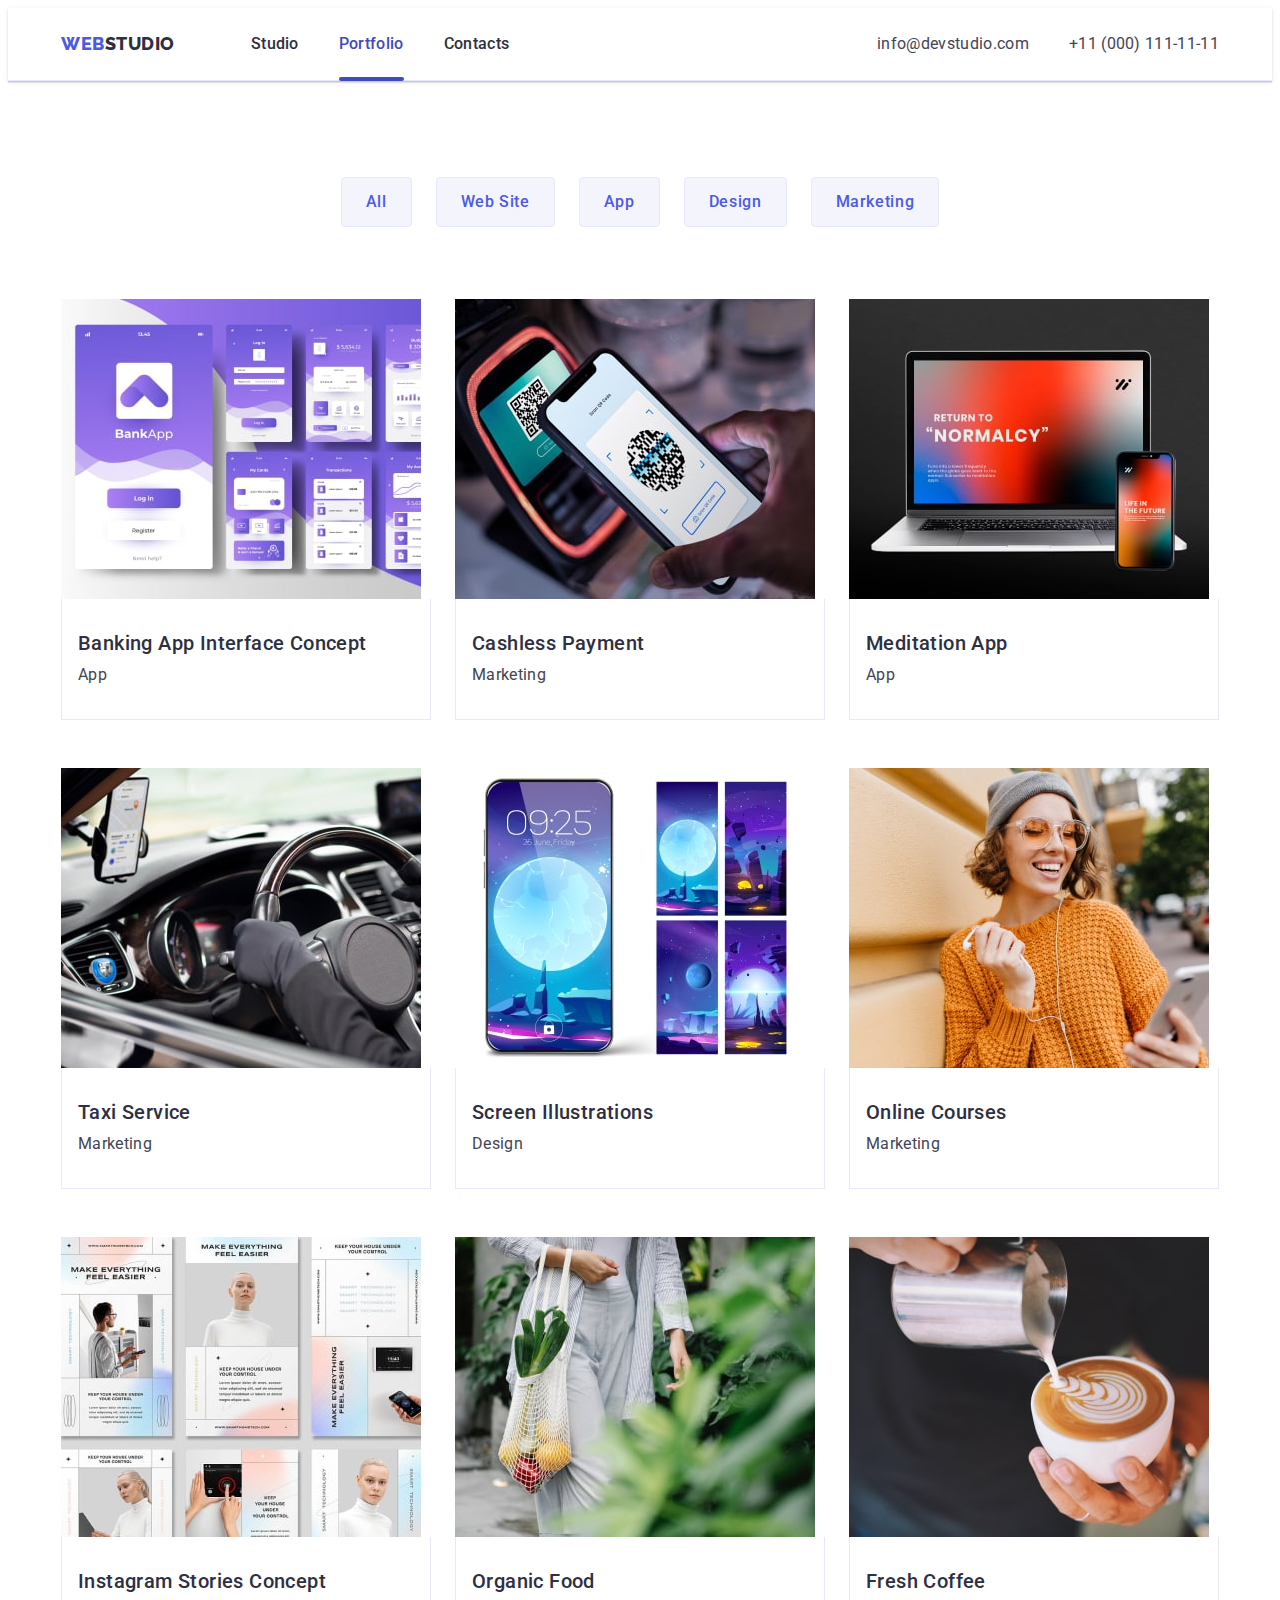
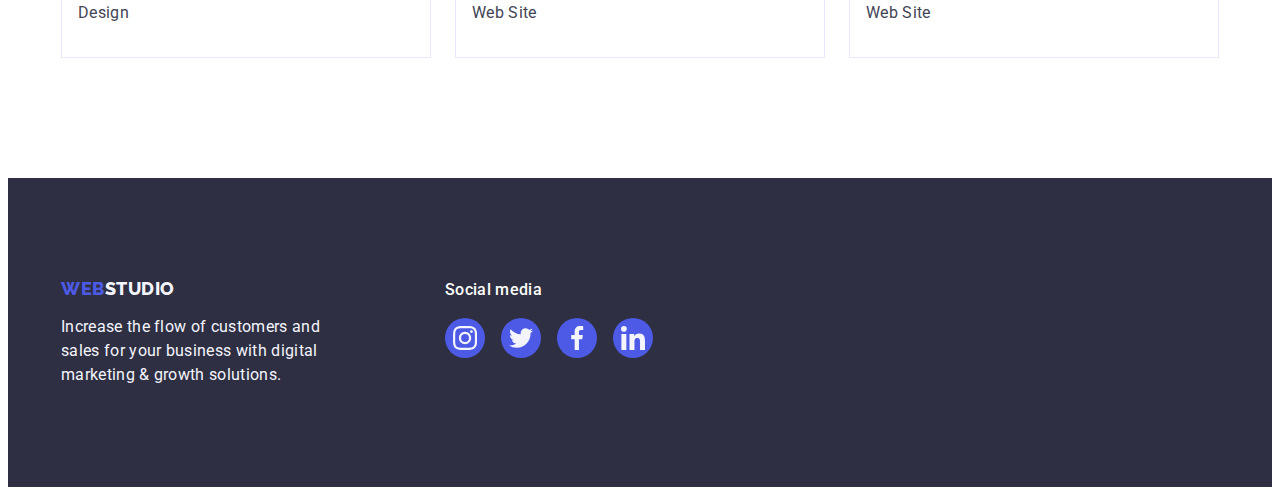
==== portfolio.html @ a5f7318f "Initial commit" ====
<!DOCTYPE html>
<html lang="en">
  <head>
    <meta charset="UTF-8" />
    <meta name="viewport" content="width=device-width, initial-scale=1.0" />
    <link rel="preconnect" href="https://fonts.googleapis.com" />
    <link rel="preconnect" href="https://fonts.gstatic.com" crossorigin />
    <link
      href="https://fonts.googleapis.com/css2?family=Raleway:wght@800&family=Roboto:wght@400;500;700;900&display=swap"
      rel="stylesheet"
    />
    <link
      rel="stylesheet"
      href="https://cdnjs.cloudflare.com/ajax/libs/modern-normalize/2.0.0/modern-normalize.min.css"
      integrity="sha512-4xo8blKMVCiXpTaLzQSLSw3KFOVPWhm/TRtuPVc4WG6kUgjH6J03IBuG7JZPkcWMxJ5huwaBpOpnwYElP/m6wg=="
      crossorigin="anonymous"
      referrerpolicy="no-referrer"
    />
    <link rel="stylesheet" href="./css/styles.css" />
    <title>Portfolio</title>
  </head>
  <body>
    <header class="header">
      <div class="container header-container">
        <nav class="header-navigation">
          <a class="header-logo link" href="./index.html"
            >Web<span>Studio</span></a
          >
          <ul class="header-list list">
            <li>
              <a class="header-item link" href="./index.html">Studio</a>
            </li>

            <li>
              <a class="header-item link current" href="./portfolio.html"
                >Portfolio</a
              >
            </li>

            <li>
              <a class="header-item link" href="">Contacts</a>
            </li>
          </ul>
        </nav>

        <address class="header-contacts">
          <ul class="header-contacts-list list">
            <li>
              <a
                class="header-contacts-item link"
                href="mailto:info@devstudio.com"
                >info@devstudio.com</a
              >
            </li>

            <li>
              <a class="header-contacts-item link" href="tel:+110001111111"
                >+11 (000) 111-11-11</a
              >
            </li>
          </ul>
        </address>
      </div>
    </header>

    <main>
      <section class="main-page">
        <div class="container">
          <h1 class="visually-hidden">Filters</h1>
          <ul class="filters-list list">
            <li class="filters-list-item">
              <button class="filters-btn" type="button">All</button>
            </li>
            <li class="filters-list-item">
              <button class="filters-btn" type="button">Web Site</button>
            </li>
            <li class="filters-list-item">
              <button class="filters-btn" type="button">App</button>
            </li>
            <li class="filters-list-item">
              <button class="filters-btn" type="button">Design</button>
            </li>
            <li class="filters-list-item">
              <button class="filters-btn" type="button">Marketing</button>
            </li>
          </ul>

          <ul class="main-page-list list">
            <li class="main-page-item">
              <a href="#" class="link main-page-link">
                <div class="card-img">
                  <img
                    src="./images/img-app1.jpg"
                    alt="banking"
                    width="360"
                    height="300"
                  />
                  <p class="overlay">
                    14 Stylish and User-Friendly App Design Concepts · Task
                    Manager App · Calorie Tracker App · Exotic Fruit Ecommerce
                    App · Cloud Storage App
                  </p>
                </div>
                <div class="card-item-text">
                  <h2 class="page-subtitle">Banking App Interface Concept</h2>
                  <p class="page-text">App</p>
                </div>
              </a>
            </li>

            <li class="main-page-item">
              <a href="#" class="link main-page-link">
                <div class="card-img">
                  <img
                    src="./images/img-payment.jpg"
                    alt="payment"
                    width="360"
                    height="300"
                  />
                  <p class="overlay">
                    14 Stylish and User-Friendly App Design Concepts · Task
                    Manager App · Calorie Tracker App · Exotic Fruit Ecommerce
                    App · Cloud Storage App
                  </p>
                </div>
                <div class="card-item-text">
                  <h2 class="page-subtitle">Cashless Payment</h2>
                  <p class="page-text">Marketing</p>
                </div>
              </a>
            </li>
            <li class="main-page-item">
              <a href="#" class="link main-page-link">
                <div class="card-img">
                  <img
                    src="./images/img-app2.jpg"
                    alt="meditation"
                    width="360"
                    height="300"
                  />
                  <p class="overlay">
                    14 Stylish and User-Friendly App Design Concepts · Task
                    Manager App · Calorie Tracker App · Exotic Fruit Ecommerce
                    App · Cloud Storage App
                  </p>
                </div>
                <div class="card-item-text">
                  <h2 class="page-subtitle">Meditation App</h2>
                  <p class="page-text">App</p>
                </div>
              </a>
            </li>
            <li class="main-page-item">
              <a href="#" class="link main-page-link">
                <div class="card-img">
                  <img
                    src="./images/img-taxi.jpg"
                    alt="taxi"
                    width="360"
                    height="300"
                  />
                  <p class="overlay">
                    14 Stylish and User-Friendly App Design Concepts · Task
                    Manager App · Calorie Tracker App · Exotic Fruit Ecommerce
                    App · Cloud Storage App
                  </p>
                </div>
                <div class="card-item-text">
                  <h2 class="page-subtitle">Taxi Service</h2>
                  <p class="page-text">Marketing</p>
                </div>
              </a>
            </li>
            <li class="main-page-item">
              <a href="#" class="link main-page-link">
                <div class="card-img">
                  <img
                    src="./images/img-screen.jpg"
                    alt="screen"
                    width="360"
                    height="300"
                  />
                  <p class="overlay">
                    14 Stylish and User-Friendly App Design Concepts · Task
                    Manager App · Calorie Tracker App · Exotic Fruit Ecommerce
                    App · Cloud Storage App
                  </p>
                </div>
                <div class="card-item-text">
                  <h2 class="page-subtitle">Screen Illustrations</h2>
                  <p class="page-text">Design</p>
                </div>
              </a>
            </li>
            <li class="main-page-item">
              <a href="#" class="link main-page-link">
                <div class="card-img">
                  <img
                    src="./images/img-courses.jpg"
                    alt="courses"
                    width="360"
                    height="300"
                  />
                  <p class="overlay">
                    14 Stylish and User-Friendly App Design Concepts · Task
                    Manager App · Calorie Tracker App · Exotic Fruit Ecommerce
                    App · Cloud Storage App
                  </p>
                </div>
                <div class="card-item-text">
                  <h2 class="page-subtitle">Online Courses</h2>
                  <p class="page-text">Marketing</p>
                </div>
              </a>
            </li>
            <li class="main-page-item">
              <a href="#" class="link main-page-link">
                <div class="card-img">
                  <img
                    src="./images/img-stories.jpg"
                    alt="stories"
                    width="360"
                    height="300"
                  />
                  <p class="overlay">
                    14 Stylish and User-Friendly App Design Concepts · Task
                    Manager App · Calorie Tracker App · Exotic Fruit Ecommerce
                    App · Cloud Storage App
                  </p>
                </div>
                <div class="card-item-text">
                  <h2 class="page-subtitle">Instagram Stories Concept</h2>
                  <p class="page-text">Design</p>
                </div>
              </a>
            </li>
            <li class="main-page-item">
              <a href="#" class="link main-page-link">
                <div class="card-img">
                  <img
                    src="./images/img-food.jpg"
                    alt="food"
                    width="360"
                    height="300"
                  />
                  <p class="overlay">
                    14 Stylish and User-Friendly App Design Concepts · Task
                    Manager App · Calorie Tracker App · Exotic Fruit Ecommerce
                    App · Cloud Storage App
                  </p>
                </div>
                <div class="card-item-text">
                  <h2 class="page-subtitle">Organic Food</h2>
                  <p class="page-text">Web Site</p>
                </div>
              </a>
            </li>
            <li class="main-page-item">
              <a href="#" class="link main-page-link">
                <div class="card-img">
                  <img
                    src="./images/img-coffee.jpg"
                    alt="coffee"
                    width="360"
                    height="300"
                  />
                  <p class="overlay">
                    14 Stylish and User-Friendly App Design Concepts · Task
                    Manager App · Calorie Tracker App · Exotic Fruit Ecommerce
                    App · Cloud Storage App
                  </p>
                </div>
                <div class="card-item-text">
                  <h2 class="page-subtitle">Fresh Coffee</h2>
                  <p class="page-text">Web Site</p>
                </div>
              </a>
            </li>
          </ul>
        </div>
      </section>
    </main>

    <footer class="footer">
      <div class="container footer-cntnr">
        <div class="footer-text">
          <a href="./index.html" class="logo-footer link"
            >Web<span class="logo-footer-accent">Studio</span>
          </a>
          <p class="page-text-footer">
            Increase the flow of customers and sales for your business with
            digital marketing & growth solutions.
          </p>
        </div>
        <div class="footer-social">
          <p class="footer-subtitle">Social media</p>
          <ul class="list footer-social-list">
            <li class="footer-social-item">
              <a href="https://www.instagram.com/" class="footer-ref">
                <svg class="footer-icon" width="24" height="24">
                  <use href="./images/icons.svg#icon-instagram"></use>
                </svg>
              </a>
            </li>
            <li class="footer-social-item">
              <a href="https://twitter.com/" class="footer-ref">
                <svg class="footer-icon" width="24" height="24">
                  <use href="./images/icons.svg#icon-twitter"></use>
                </svg>
              </a>
            </li>
            <li class="footer-social-item">
              <a href="https://uk-ua.facebook.com/" class="footer-ref">
                <svg class="footer-icon" width="24" height="24">
                  <use href="./images/icons.svg#icon-facebook"></use>
                </svg>
              </a>
            </li>
            <li class="footer-social-item">
              <a href="https://linkedin.com/" class="footer-ref">
                <svg class="footer-icon" width="24" height="24">
                  <use href="./images/icons.svg#icon-linkedin"></use>
                </svg>
              </a>
            </li>
          </ul>
        </div>
      </div>
    </footer>
  </body>
</html>
---- css/styles.css ----
:root {
  --cloud: #f4f4fd;
  --cornflower: #e7e9fc;
  --iris: #4d5ae5;
  --green: #31d0aa;
  --ocean: #404bbf;
  --navyblue: #2e2f42;
  --slate: #434455;
  --white: #ffffff;
  --lightslate: #8e8f99;
  --text-size: 16px;
  --text-height: 1.5;
  --text-weight: 500;
  --text-spacing: 0.02em;
}

body {
  font-family: "Roboto", sans-serif;
  background-color: var(--white);
  color: var(--slate);
  font-size: var(--text-size);
  line-height: var(--text-height);
  letter-spacing: var(--text-spacing);
}

h1,
h2,
h3,
h4,
h5,
h6,
p {
  margin-top: 0;
  margin-bottom: 0;
}

ul,
ol {
  padding-left: 0;
  margin-top: 0;
  margin-bottom: 0;
}

img {
  display: block;
  max-width: 100%;
  height: auto;
}

.visually-hidden {
  position: absolute;
  width: 1px;
  height: 1px;
  margin: -1px;
  border: 0;
  padding: 0;
  white-space: nowrap;
  clip-path: inset(100%);
  clip: rect(0 0 0 0);
  overflow: hidden;
}

.link {
  text-decoration: none;
}

.list {
  list-style-type: none;
}

.container {
  width: 100%;
  max-width: 1158px;
  padding-left: 15px;
  padding-right: 15px;
  margin: 0 auto;
}

.page-title {
  color: var(--navyblue);
  text-align: center;
  font-size: 36px;
  font-weight: 700;
  line-height: 1.11;
  letter-spacing: var(--text-spacing);
  text-transform: capitalize;
  margin-bottom: 72px;
}

.page-subtitle {
  color: var(--navyblue);
  font-size: 20px;
  font-weight: var(--text-weight);
  line-height: 1.2;
  letter-spacing: var(--text-spacing);
  margin-bottom: 8px;
}

.page-text {
  color: var(--slate, #434455);
  font-size: var(--text-size);
  font-style: normal;
  font-weight: 400;
  line-height: var(--text-height);
  letter-spacing: var(--text-spacing);
}

/* __________________HEADER________________ */
.header {
  border-bottom: 1px solid var(--cornflower, #e7e9fc);
  box-shadow: 0px 1px 6px 0px rgba(46, 47, 66, 0.08),
    0px 1px 1px 0px rgba(46, 47, 66, 0.16),
    0px 2px 1px 0px rgba(46, 47, 66, 0.08);
}

.header-container {
  display: flex;
  margin: 0 auto;
  justify-content: space-between;
}

.header-navigation {
  display: flex;
  align-items: center;
}

.header-logo {
  color: var(--iris);
  font-size: 18px;
  font-family: "Raleway", sans-serif;
  font-weight: 800;
  line-height: 1.17;
  letter-spacing: 0.03em;
  text-transform: uppercase;
  margin-right: 76px;
  display: inline-flex;
  height: 24px;
  align-items: center;
  flex-shrink: 0;
}

.header-logo span {
  color: var(--navyblue);
}

.header-list {
  display: flex;
  gap: 40px;
}

.header-item {
  color: var(--navyblue);
  font-size: var(--text-size);
  font-weight: var(--text-weight);
  line-height: var(--text-height);
  letter-spacing: var(--text-spacing);
  padding-top: 24px;
  padding-bottom: 24px;
  display: block;
  transition: color 250ms cubic-bezier(0.4, 0, 0.2, 1);
}

.header-item:focus,
.header-item:hover {
  color: var(--ocean);
}

.header-contacts {
  font-style: normal;
  gap: 40px;
}

.header-contacts-list {
  display: flex;
  align-items: flex-start;
  gap: 40px;
}

.header-contacts-item {
  color: var(--slate);
  font-size: var(--text-size);
  line-height: var(--text-height);
  letter-spacing: var(--text-spacing);
  padding-top: 24px;
  padding-bottom: 24px;
  display: block;
  transition: color 250ms cubic-bezier(0.4, 0, 0.2, 1);
}

.header-contacts-item:focus,
.header-contacts-item:hover {
  color: var(--ocean);
}

.current {
  position: relative;
  color: var(--ocean);
}

.current::after {
  content: "";
  position: absolute;
  bottom: -1px;
  left: 0;
  width: 100%;
  height: 4px;
  border-radius: 2px;
  background-color: var(--ocean);
}

/* __________________HERO________________ */
.hero {
  background-color: var(--navyblue);
  padding-top: 188px;
  padding-bottom: 188px;
  background-image: linear-gradient(
      rgba(46, 47, 66, 0.7),
      rgba(46, 47, 66, 0.7)
    ),
    url(../images/people-office.jpg);
  background-repeat: no-repeat;
  background-position: center;
  background-size: cover;
  max-width: 1440px;
  margin: 0 auto;
}

.hero-title {
  color: var(--white);
  font-size: 56px;
  font-weight: 700;
  line-height: 1.07;
  letter-spacing: var(--text-spacing);
  max-width: 496px;
  margin: 0 auto;
  margin-bottom: 48px;
}

.hero-btn {
  font-family: "Roboto", sans-serif;
  background: var(--iris);
  color: var(--white);
  font-size: var(--text-size);
  font-weight: var(--text-weight);
  line-height: var(--text-height);
  letter-spacing: 0.04em;
  cursor: pointer;
  padding: 16px 32px;
  border-radius: 4px;
  display: block;
  margin: 0 auto;
  min-width: 169px;
  border: none;
  height: 56px;
  transition: background-color 250ms cubic-bezier(0.4, 0, 0.2, 1);
}

.hero-btn:focus,
.hero-btn:hover {
  background-color: var(--ocean);
  box-shadow: 0px 4px 4px 0px rgba(0, 0, 0, 0.15);
}

/* __________________DESCRIPTION________________ */

.description {
  padding-top: 120px;
  padding-bottom: 120px;
}

.description-list {
  display: flex;
  gap: 24px;
}

.description-item {
  width: calc((100% - 72px) / 4);
}
/* __________________DOING_______________ */

.doing {
  padding-bottom: 120px;
}

.doing-list {
  display: flex;
  gap: 24px;
}

.doing-item {
  width: calc((100% - 48px) / 3);
}

.description-block {
  width: 264px;
  height: 112px;
  display: flex;
  align-items: center;
  justify-content: center;
  border-radius: 4px;
  background: var(--cloud, #f4f4fd);
  margin-bottom: 8px;
}
/* __________________TEAM________________ */

.team {
  background-color: var(--cloud);
  padding-top: 120px;
  padding-bottom: 120px;
}

.team-list {
  display: flex;
  gap: 24px;
}

.team-list-item {
  width: calc((100% - 72px) / 4);
  border-radius: 0px 0px 4px 4px;
  background-color: var(--white);
  box-shadow: 0px 2px 1px 0px rgba(46, 47, 66, 0.08),
    0px 1px 1px 0px rgba(46, 47, 66, 0.16),
    0px 1px 6px 0px rgba(46, 47, 66, 0.08);
}

.team-item-block {
  padding: 32px 0;
}

.team-subtitle {
  text-align: center;
}

.team-text {
  text-align: center;
  margin-bottom: 8px;
}

.team-block-list {
  display: flex;
  align-items: center;
  justify-content: center;
  padding: 0;
  gap: 24px;
}

.team-block-item {
  width: 40px;
  height: 40px;
}

.team-ref {
  width: 100%;
  height: 100%;
  display: flex;
  align-items: center;
  justify-content: center;
  border-radius: 50%;
  background-color: var(--iris);
  transition: background-color 250ms cubic-bezier(0.4, 0, 0.2, 1);
}

.team-ref:hover,
.team-ref:focus {
  background-color: var(--ocean);
}

.team-icon {
  fill: var(--cloud);
}

/* __________________CUSTOMERS________________ */

.customers {
  background-color: var(--white);
  padding-top: 120px;
  padding-bottom: 120px;
}

.customers-list {
  display: flex;
  gap: 24px;
  justify-content: center;
}

.customers-list-item {
  width: calc((100% - 120px) / 6);
  height: 88px;
}

.customers-ref {
  width: 100%;
  height: 100%;
  color: var(--lightslate);
  border-radius: 4px;
  border: 1px solid var(--lightslate, #8e8f99);
  display: flex;
  align-items: center;
  justify-content: center;
  transition: border-color 250ms cubic-bezier(0.4, 0, 0.2, 1),
    color 250ms cubic-bezier(0.4, 0, 0.2, 1);
}

.customers-ref:hover,
.customers-ref:focus {
  border-color: var(--ocean);
  color: var(--ocean);
}

.customers-icon {
  fill: currentColor;
}

/* __________________FOOTER_______________ */
.footer {
  background-color: var(--navyblue);
  padding-top: 100px;
  padding-bottom: 100px;
}

.footer-cntnr {
  display: flex;
  align-items: baseline;
}

.footer-text {
  margin-right: 120px;
}

.logo-footer {
  color: var(--iris);
  font-size: 18px;
  font-family: "Raleway", sans-serif;
  font-weight: 800;
  line-height: 1.17;
  letter-spacing: 0.03em;
  text-transform: uppercase;
  margin-bottom: 16px;
  display: inline-block;
}
.logo-footer span {
  color: var(--cloud);
}

.page-text-footer {
  color: var(--cloud);
  font-size: var(--text-size);
  line-height: var(--text-height);
  letter-spacing: var(--text-spacing);
  width: 264px;
}

.footer-subtitle {
  color: var(--white, #fff);
  font-family: Roboto;
  font-size: var(--text-size);
  font-style: normal;
  font-weight: var(--text-weight);
  line-height: var(--text-height);
  letter-spacing: var(--text-spacing);
  margin-bottom: 16px;
}

.footer-social-list {
  display: flex;
  gap: 16px;
}

.footer-social-item {
  width: 40px;
  height: 40px;
}

.footer-ref {
  width: 100%;
  height: 100%;
  border-radius: 50%;
  background-color: var(--iris);
  display: flex;
  align-items: center;
  justify-content: center;
  transition: background-color 250ms cubic-bezier(0.4, 0, 0.2, 1);
}

.footer-ref:hover,
.footer-ref:focus {
  background-color: var(--green);
}

.footer-icon {
  fill: var(--cloud);
}

/* __________________PORTFOLIO_______________ */

.main-page {
  padding-top: 96px;
  padding-bottom: 120px;
}

.filters-list {
  display: flex;
  justify-content: center;
  gap: 24px;
  margin-bottom: 72px;
}

.filters-btn {
  font-family: "Roboto", sans-serif;
  background: var(--cloud);
  color: var(--iris);
  text-align: center;
  font-size: var(--text-size);
  font-weight: var(--text-weight);
  line-height: var(--text-height);
  letter-spacing: 0.04em;
  cursor: pointer;
  padding: 12px 24px;
  border: 1px solid var(--cornflower);
  border-radius: 4px;
  transition: color 250ms cubic-bezier(0.4, 0, 0.2, 1),
    background-color 250ms cubic-bezier(0.4, 0, 0.2, 1),
    border-color 250ms cubic-bezier(0.4, 0, 0.2, 1),
    box-shadow 250ms cubic-bezier(0.4, 0, 0.2, 1);
}

.filters-btn:hover,
.filters-btn:focus {
  background-color: var(--ocean);
  color: var(--white);
  border: 1px solid transparent;
  box-shadow: 0px 2px 2px 0px rgba(0, 0, 0, 0.12),
    0px 2px 1px 0px rgba(0, 0, 0, 0.08), 0px 3px 1px 0px rgba(0, 0, 0, 0.1);
}

.main-page-link {
  display: block;
  transition: box-shadow 250ms cubic-bezier(0.4, 0, 0.2, 1);
}

.main-page-link:hover,
.main-page-link:focus {
  box-shadow: 0px 2px 1px 0px rgba(46, 47, 66, 0.08),
    0px 1px 1px 0px rgba(46, 47, 66, 0.16),
    0px 1px 6px 0px rgba(46, 47, 66, 0.08);
}

.main-page-link:hover .overlay {
  transform: translateY(0);
}

.main-page-link:focus .overlay {
  transform: translateY(0);
}

.card-img {
  position: relative;
  overflow: hidden;
}

.overlay {
  position: absolute;
  top: 0;
  width: 100%;
  height: 100%;
  padding: 40px 32px;
  color: var(--cloud);
  background-color: var(--iris);
  font-family: Roboto;
  font-size: var(--text-size);
  font-style: normal;
  font-weight: 400;
  line-height: var(--text-height);
  letter-spacing: 0.02em;
  transform: translateY(100%);
  transition: transform 250ms cubic-bezier(0.4, 0, 0.2, 1);
}

.main-page-list {
  display: flex;
  flex-wrap: wrap;
  column-gap: 24px;
  row-gap: 48px;
}

.main-page-item {
  width: calc((100% - 48px) / 3);
}

.card-item-text {
  border: 1px solid var(--cornflower);
  border-top: none;
  padding: 32px 16px;
}

.backdrop {
  position: fixed;
  top: 0;
  left: 0;
  width: 100%;
  height: 100%;
  background-color: rgba(46, 47, 66, 0.4);
  transition: opacity 250ms cubic-bezier(0.4, 0, 0.2, 1),
    visibility 250ms cubic-bezier(0.4, 0, 0.2, 1);
}

.is-hidden {
  opacity: 0;
  visibility: hidden;
  pointer-events: none;
}

.modal {
  position: absolute;
  top: 50%;
  left: 50%;
  transform: translate(-50%, -50%) scale(1);
  width: 408px;
  min-height: 584px;
  background: #fcfcfc;
  box-shadow: 0px 1px 1px rgba(0, 0, 0, 0.14), 0px 1px 3px rgba(0, 0, 0, 0.12),
    0px 2px 1px rgba(0, 0, 0, 0.2);
  border-radius: 4px;
  transition: transform 250ms cubic-bezier(0.4, 0, 0.2, 1);
}

.modal-close-btn {
  position: absolute;
  top: 24px;
  right: 24px;
  width: 24px;
  height: 24px;
  padding: 0;
  border-radius: 50%;
  display: flex;
  align-items: center;
  justify-content: center;
  background-color: var(--cornflower);
  border: 1px solid rgba(0, 0, 0, 0.1);
  cursor: pointer;
  transition: background-color 250ms cubic-bezier(0.4, 0, 0.2, 1),
    border 250ms cubic-bezier(0.4, 0, 0.2, 1);
}

.modal-close-btn:hover,
.modal-close-btn:focus {
  fill: var(--white);
  background-color: var(--ocean);
  border: none;
}

.modal-close-icon {
  transition: fill 250ms cubic-bezier(0.4, 0, 0.2, 1);
}
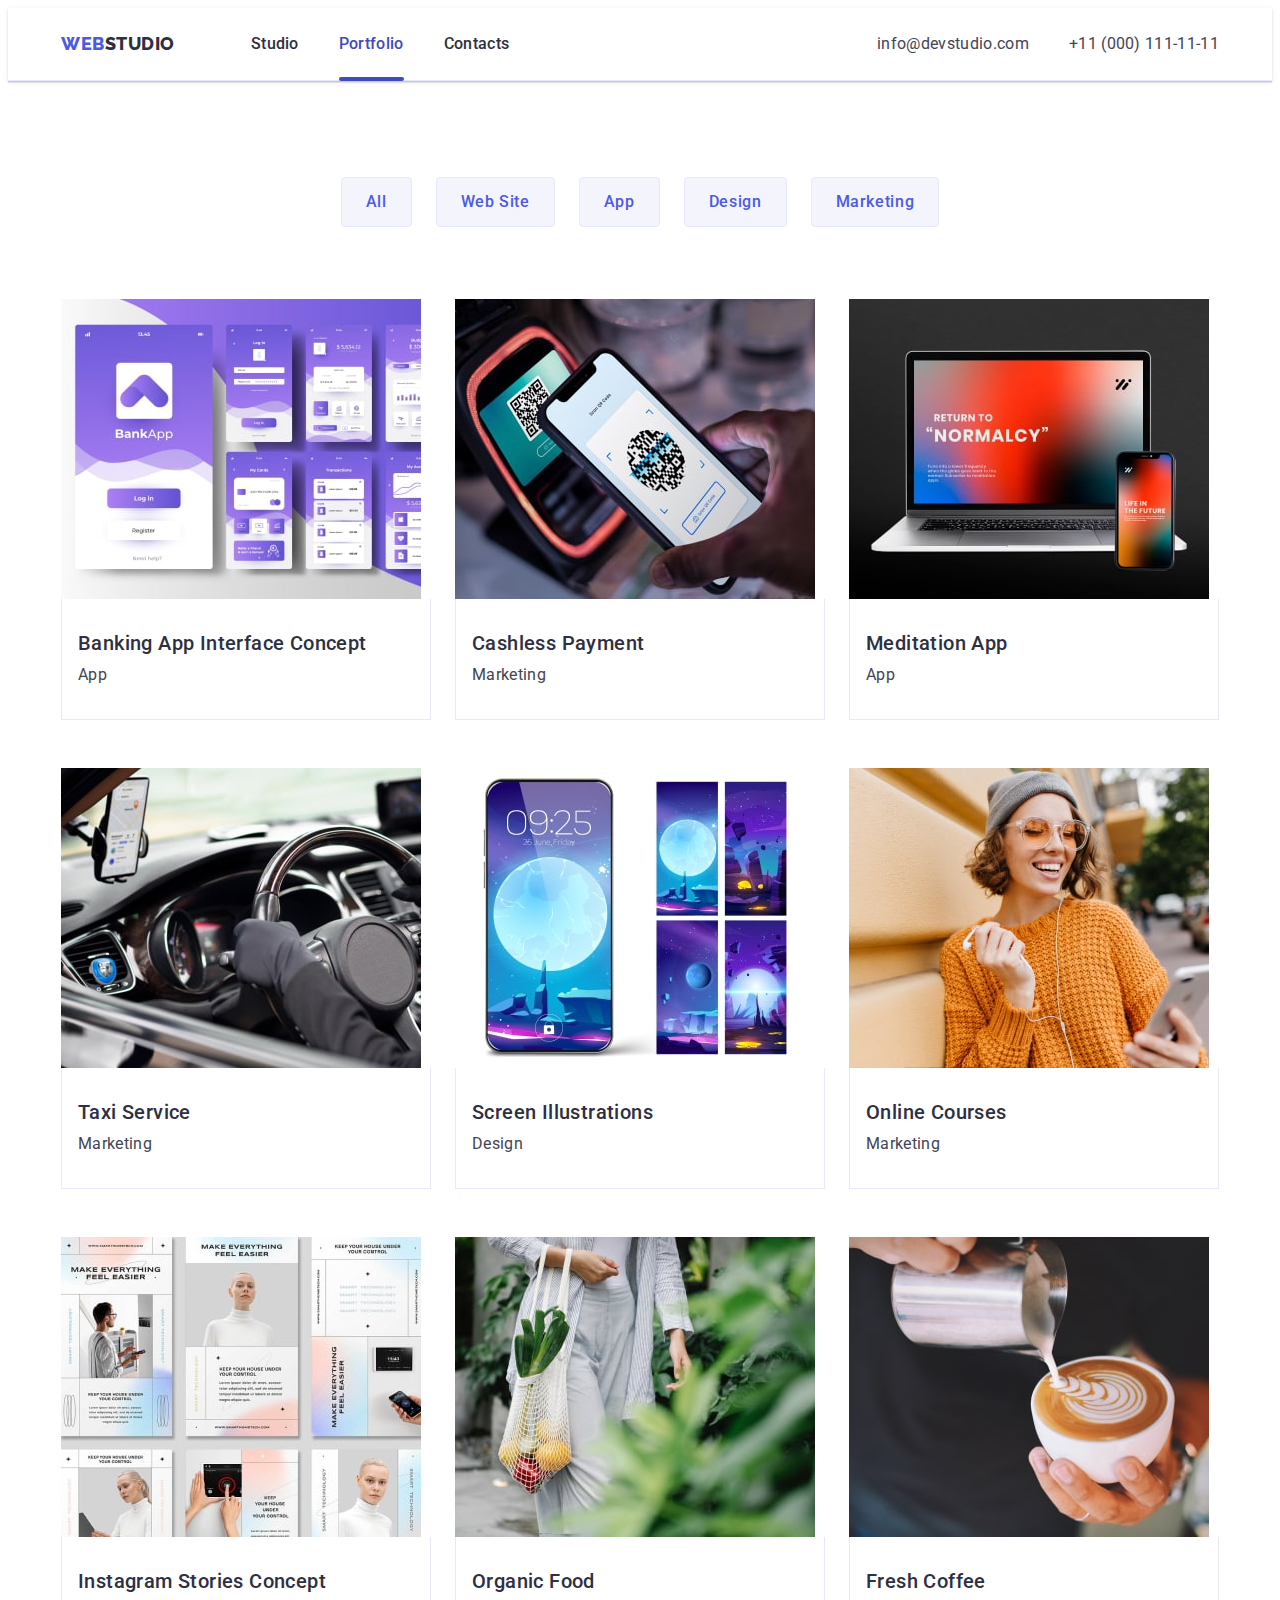
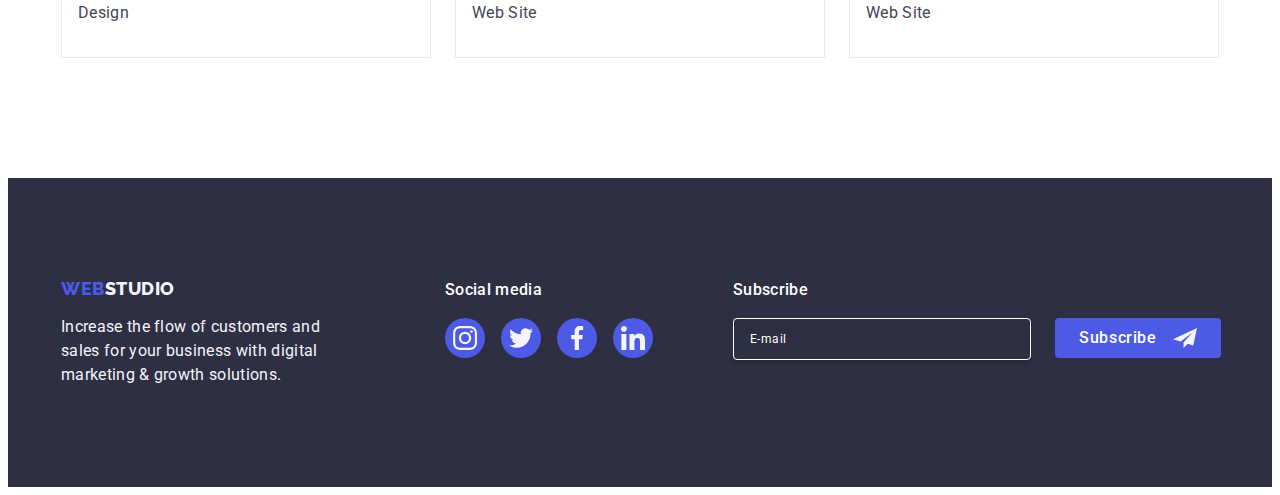
==== commit dfb903c8: "subscribe" ====
--- a/portfolio.html
+++ b/portfolio.html
@@ -325,6 +325,18 @@
             </li>
           </ul>
         </div>
+        <div class="footer-sub">
+          <p class="footer-subtitle">Subscribe</p>
+          <div class="footer-sub-input">
+            <input type="email" name="email" placeholder="E-mail" />
+            <button type="submit" class="footer-btn">
+              Subscribe
+              <svg class="footer-icon" width="24" height="24">
+                <use href="./images/icons.svg#icon-frame"></use>
+              </svg>
+            </button>
+          </div>
+        </div>
       </div>
     </footer>
   </body>
--- a/css/styles.css
+++ b/css/styles.css
@@ -45,6 +45,26 @@
   display: block;
   max-width: 100%;
   height: auto;
+}
+
+input {
+  color: var(--white);
+  font-family: Roboto;
+  font-size: 12px;
+  font-style: normal;
+  font-weight: 400;
+  line-height: 24px; /* 200% */
+  letter-spacing: 0.48px;
+  padding: 8px 16px;
+  width: 264px;
+  background-color: var(--navyblue);
+  border-radius: 4px;
+  border: 1px solid var(--white, #fff);
+  box-shadow: 0px 4px 4px 0px rgba(0, 0, 0, 0.15);
+}
+
+input::placeholder {
+  color: var(--white);
 }
 
 .visually-hidden {
@@ -461,6 +481,10 @@
   margin-bottom: 16px;
 }
 
+.footer-social {
+  margin-right: 80px;
+}
+
 .footer-social-list {
   display: flex;
   gap: 16px;
@@ -489,6 +513,33 @@
 
 .footer-icon {
   fill: var(--cloud);
+}
+
+.footer-sub-input {
+  display: flex;
+  gap: 24px;
+}
+
+.footer-btn {
+  font-family: "Roboto", sans-serif;
+  background: var(--iris);
+  color: var(--white);
+  font-size: var(--text-size);
+  font-weight: var(--text-weight);
+  line-height: var(--text-height);
+  letter-spacing: 0.04em;
+  text-align: center;
+  cursor: pointer;
+  padding: 8px 24px;
+  border-radius: 4px;
+  min-width: 165px;
+  height: 40px;
+  border: none;
+  display: inline-flex;
+  align-items: center;
+  justify-content: center;
+  gap: 16px;
+  transition: background-color 250ms cubic-bezier(0.4, 0, 0.2, 1);
 }
 
 /* __________________PORTFOLIO_______________ */
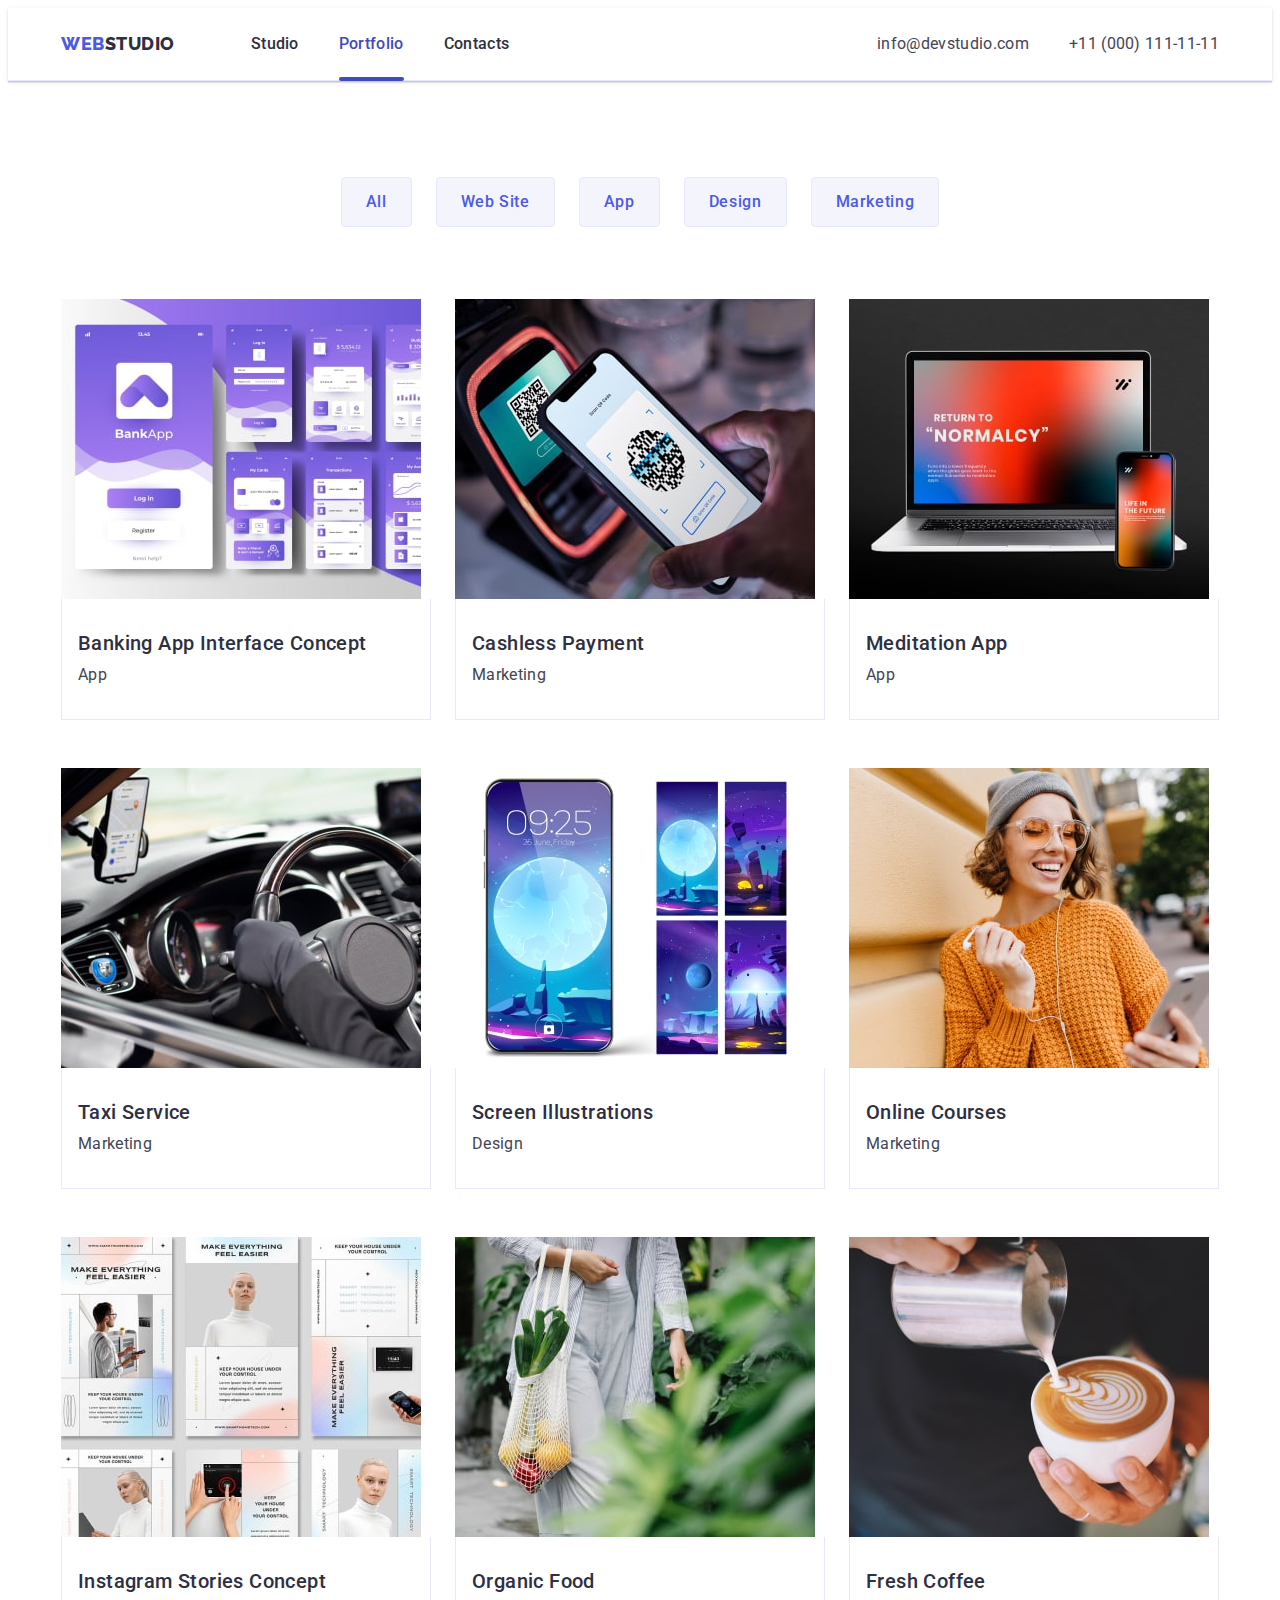
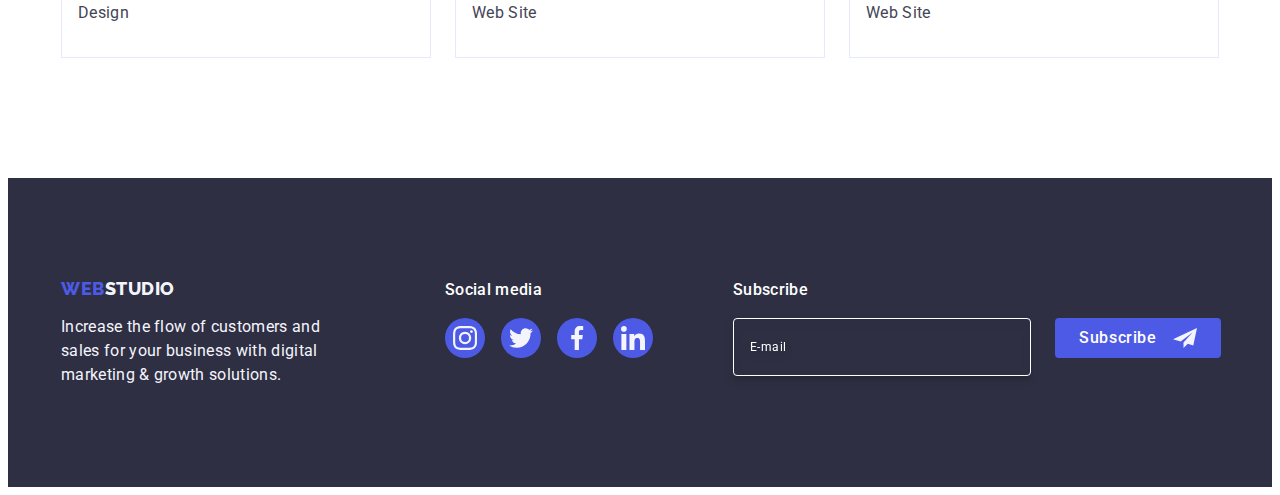
==== commit ca941605: "upd++" ====
--- a/portfolio.html
+++ b/portfolio.html
@@ -327,15 +327,23 @@
         </div>
         <div class="footer-sub">
           <p class="footer-subtitle">Subscribe</p>
-          <div class="footer-sub-input">
-            <input type="email" name="email" placeholder="E-mail" />
+
+          <form class="footer-sub-input">
+            <label>
+              <input
+                type="email"
+                name="input-email"
+                class="footer-input"
+                placeholder="E-mail"
+              />
+            </label>
             <button type="submit" class="footer-btn">
               Subscribe
-              <svg class="footer-icon" width="24" height="24">
+              <svg class="footer-submit-icon" width="24" height="24">
                 <use href="./images/icons.svg#icon-frame"></use>
               </svg>
             </button>
-          </div>
+          </form>
         </div>
       </div>
     </footer>
--- a/css/styles.css
+++ b/css/styles.css
@@ -45,26 +45,6 @@
   display: block;
   max-width: 100%;
   height: auto;
-}
-
-input {
-  color: var(--white);
-  font-family: Roboto;
-  font-size: 12px;
-  font-style: normal;
-  font-weight: 400;
-  line-height: 24px; /* 200% */
-  letter-spacing: 0.48px;
-  padding: 8px 16px;
-  width: 264px;
-  background-color: var(--navyblue);
-  border-radius: 4px;
-  border: 1px solid var(--white, #fff);
-  box-shadow: 0px 4px 4px 0px rgba(0, 0, 0, 0.15);
-}
-
-input::placeholder {
-  color: var(--white);
 }
 
 .visually-hidden {
@@ -515,6 +495,11 @@
   fill: var(--cloud);
 }
 
+.footer-submit-icon {
+  fill: var(--cloud);
+  margin-left: 16px;
+}
+
 .footer-sub-input {
   display: flex;
   gap: 24px;
@@ -538,8 +523,29 @@
   display: inline-flex;
   align-items: center;
   justify-content: center;
-  gap: 16px;
   transition: background-color 250ms cubic-bezier(0.4, 0, 0.2, 1);
+}
+
+.footer-input {
+  color: var(--white);
+  font-family: Roboto;
+  font-size: 12px;
+  font-style: normal;
+  font-weight: 400;
+  line-height: var(--text-height);
+  letter-spacing: 0.04em;
+  padding: 8px 16px;
+  width: 264px;
+  height: 40px;
+  background-color: transparent;
+  filter: drop-shadow(0px 4px 4px rgba(0, 0, 0, 0.15));
+  border-radius: 4px;
+  border: 1px solid var(--white, #fff);
+  box-shadow: 0px 4px 4px 0px rgba(0, 0, 0, 0.15);
+}
+
+.footer-input::placeholder {
+  color: var(--white);
 }
 
 /* __________________PORTFOLIO_______________ */
@@ -668,6 +674,8 @@
   transform: translate(-50%, -50%) scale(1);
   width: 408px;
   min-height: 584px;
+  padding: 24px;
+  padding-top: 72px;
   background: #fcfcfc;
   box-shadow: 0px 1px 1px rgba(0, 0, 0, 0.14), 0px 1px 3px rgba(0, 0, 0, 0.12),
     0px 2px 1px rgba(0, 0, 0, 0.2);
@@ -703,3 +711,114 @@
 .modal-close-icon {
   transition: fill 250ms cubic-bezier(0.4, 0, 0.2, 1);
 }
+
+.form-text {
+  width: 100%;
+  color: var(--navyblue);
+  text-align: center;
+  font-family: Roboto;
+  font-size: var(--text-size);
+  font-style: normal;
+  font-weight: var(--text-weight);
+  line-height: var(--text-height);
+  letter-spacing: var(--text-spacing);
+  margin-bottom: 16px;
+}
+
+.modal-form-field {
+  margin-bottom: 8px;
+}
+
+.label-text {
+  margin-bottom: 4px;
+  color: var(--lightslate);
+  font-family: Roboto;
+  font-size: 12px;
+  font-style: normal;
+  font-weight: 400;
+  line-height: 1.2;
+  letter-spacing: 0.04em;
+}
+
+.modal-input {
+  width: 100%;
+  height: 40px;
+  border-radius: 4px;
+  border: 1px solid var(--navyblue);
+  background-color: transparent;
+  outline: transparent;
+  padding: 0 10px 0 38px;
+  font-size: 18px;
+  color: var(--navyblue);
+}
+
+.modal-input:focus,
+.modal-textarea:focus {
+  border-color: var(--iris);
+}
+
+.modal-input:focus + .modal-icon {
+  fill: var(--iris);
+}
+
+.input-field {
+  position: relative;
+}
+
+.modal-icon {
+  position: absolute;
+  left: 16px;
+  top: 50%;
+  transform: translateY(-50%);
+}
+
+.modal-textarea {
+  width: 100%;
+  height: 120px;
+  border-radius: 4px;
+  border: 1px solid var(--navyblue);
+  background-color: transparent;
+  outline: transparent;
+  padding: 8px 16px;
+  font-size: 12px;
+  color: var(--navyblue);
+  resize: none;
+}
+
+.modal-textarea::placeholder {
+  color: var(--navyblue);
+  font-family: Roboto;
+  font-size: 12px;
+  font-style: normal;
+  font-weight: 400;
+  line-height: 14px; /* 116.667% */
+  letter-spacing: 0.48px;
+}
+
+.privacy {
+  color: var(--lightslate, #8e8f99);
+
+  /* Small Text */
+  font-family: Roboto;
+  font-size: 12px;
+  font-style: normal;
+  font-weight: 400;
+  line-height: 14px; /* 116.667% */
+  letter-spacing: 0.48px;
+  padding-left: 48px;
+  padding-right: 22px;
+  margin-bottom: 24px;
+}
+
+.privacy span {
+  color: var(--iris, #4d5ae5);
+
+  /* Link Text */
+  font-family: Roboto;
+  font-size: 12px;
+  font-style: normal;
+  font-weight: 400;
+  line-height: 16px;
+  letter-spacing: 0.48px;
+  text-decoration-line: underline;
+}
